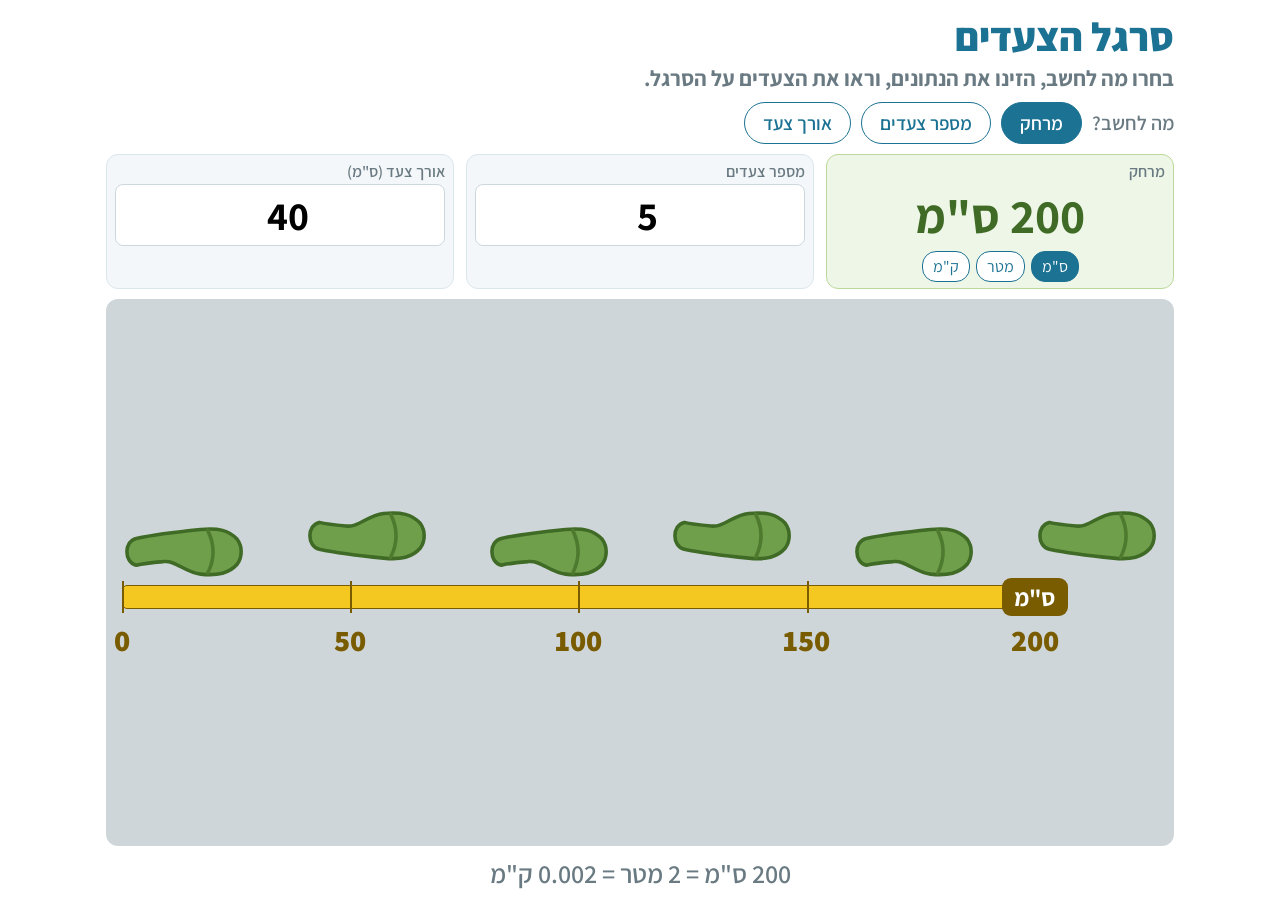
==== applets/step-ruler.html @ 78dae047 "Initial commit" ====
<!DOCTYPE html>
<html lang="he" dir="rtl">
<head>
<meta charset="utf-8">
<meta name="viewport" content="width=device-width, initial-scale=1">
<title>סרגל הצעדים</title>
<link rel="preconnect" href="https://fonts.googleapis.com">
<link href="https://fonts.googleapis.com/css2?family=Assistant:wght@400;600;700&display=swap" rel="stylesheet">
<style>
  :root{ --green:#6f9f4a; --green-d:#3f6b26; --tape:#f4c821; --tape-d:#7a5c00; --ink:#2a2f33; --muted:#6a7a82; --blue:#1c7293; }
  *{box-sizing:border-box;}
  /* overflow:hidden here, not just "make the content fit": this page is always
     embedded (an inline panel or a popup iframe, never its own tab), so a
     scrollbar has nowhere useful to go anyway -- both host boxes (see
     APPLET_INLINE/APPLET_POPUP in design.py) are sized generously enough that
     nothing actually needs to scroll; this just guards against a stray pixel
     of overflow ever showing a scrollbar instead of silently clipping. */
  html,body{height:100%;overflow:hidden;}
  body{margin:0;font-family:'Assistant',Arial,sans-serif;color:var(--ink);background:#fff;}
  .app{max-width:1100px;height:100%;margin:0 auto;padding:10px 16px;display:flex;flex-direction:column;}
  /* The top two lines carry the applet's own title and instructions -- bigger
     and bolder than the rest, which is body/label text by comparison. */
  h1{font-size:40px;margin:0 0 2px;color:var(--blue);font-weight:800;}
  .sub{margin:0 0 10px;color:var(--muted);font-size:22px;font-weight:700;}
  .modebar{display:flex;align-items:center;gap:10px;flex-wrap:wrap;margin-bottom:10px;}
  .modebar .lbl{font-size:20px;color:var(--muted);font-weight:600;}
  .modebar button{font-family:inherit;font-size:19px;padding:8px 18px;border:1px solid var(--blue);background:#fff;color:var(--blue);border-radius:22px;cursor:pointer;font-weight:600;}
  .modebar button.active{background:var(--blue);color:#fff;}
  .fields{display:flex;gap:12px;flex-wrap:wrap;margin-bottom:10px;}
  .field{background:#f4f7f9;border:1px solid #dbe6ec;border-radius:12px;padding:6px 8px;flex:1;min-width:180px;}
  .field.result{background:#eef6e7;border-color:#bcd99a;}
  .field label{display:block;font-size:16px;color:var(--muted);margin-bottom:2px;font-weight:600;}
  .field input[type=number]{width:100%;font-size:40px;font-weight:700;padding:4px 6px;border:1px solid #cdd8de;border-radius:8px;text-align:center;font-family:inherit;}
  .field .out{font-size:48px;font-weight:700;color:var(--green-d);text-align:center;padding:0;}
  .field .units{display:flex;gap:6px;margin-top:4px;justify-content:center;}
  .field .units button{font-family:inherit;font-size:16px;padding:4px 10px;border:1px solid var(--blue);background:#fff;color:var(--blue);border-radius:14px;cursor:pointer;}
  .field .units button.active{background:var(--blue);color:#fff;}
  /* Thinner grey mat around the ruler stage than before, trading padding for
     bigger tick-label/unit-badge text (see .ticklbl/.runit below). */
  .stage{background:#cfd6d9;border-radius:12px;padding:6px 10px 14px;margin-bottom:10px;direction:ltr;flex:1;min-height:0;display:flex;}
  .track{position:relative;width:100%;height:160px;margin:auto 0;}
  .print{position:absolute;}
  .print svg{width:100%;height:auto;display:block;overflow:visible;}
  .trail{position:absolute;height:26px;border-radius:13px;background:var(--green);border:3px solid var(--green-d);}
  .traillab{position:absolute;transform:translateX(-50%);font-weight:700;color:var(--green-d);font-size:18px;background:rgba(255,255,255,.8);padding:1px 10px;border-radius:10px;}
  .ruler{position:absolute;height:24px;background:var(--tape);border-radius:5px;border:1px solid var(--tape-d);}
  .tick{position:absolute;width:2px;background:var(--tape-d);}
  .ticklbl{position:absolute;transform:translateX(-50%);font-size:30px;color:var(--tape-d);white-space:nowrap;font-weight:800;}
  .runit{position:absolute;background:var(--tape-d);color:#fff;font-weight:700;font-size:24px;padding:3px 12px;border-radius:9px;white-space:nowrap;transform:translate(-50%,-50%);}
  .equiv{text-align:center;color:var(--muted);font-size:26px;font-weight:600;}
</style>
</head>
<body>
<div class="app">
  <h1>סרגל הצעדים</h1>
  <p class="sub">בחרו מה לחשב, הזינו את הנתונים, וראו את הצעדים על הסרגל.</p>
  <div class="modebar">
    <span class="lbl">מה לחשב?</span>
    <button data-c="dist" class="active">מרחק</button>
    <button data-c="steps">מספר צעדים</button>
    <button data-c="len">אורך צעד</button>
  </div>
  <div class="fields">
    <div class="field" id="fDist">
      <label>מרחק</label>
      <input id="dist" type="number" value="200" min="0">
      <div class="out" id="distOut"></div>
      <div class="units">
        <button data-u="cm" class="active">ס"מ</button>
        <button data-u="m">מטר</button>
        <button data-u="km">ק"מ</button>
      </div>
    </div>
    <div class="field" id="fSteps">
      <label>מספר צעדים</label>
      <input id="steps" type="number" value="5" min="0">
      <div class="out" id="stepsOut"></div>
    </div>
    <div class="field" id="fLen">
      <label>אורך צעד (ס"מ)</label>
      <input id="len" type="number" value="40" min="1">
      <div class="out" id="lenOut"></div>
    </div>
  </div>
  <div class="stage"><div class="track" id="track"></div></div>
  <div class="equiv" id="equiv"></div>
</div>
<script>
  var SOLE="M 16,-15 C 30,-18 58,-22 88,-25 C 108,-27 120,-24 129,-14 C 135,-6 135,6 129,14 C 120,24 108,27 88,25 C 70,23 60,9 46,11 C 34,12 24,13 16,15 C 2,12 2,-12 16,-15 Z";
  var ARCH="M 96,-24 C 104,-8 104,8 96,24";
  function footSVG(flip){
    var inner='<path d="'+SOLE+'" fill="#6f9f4a" stroke="#3f6b26" stroke-width="4" stroke-linejoin="round"/>'+
              '<path d="'+ARCH+'" fill="none" stroke="#4d7a2e" stroke-width="4" stroke-linecap="round"/>';
    if(flip) inner='<g transform="scale(1,-1)">'+inner+'</g>';
    return '<svg viewBox="0 -30 138 60" preserveAspectRatio="xMinYMid meet">'+inner+'</svg>';
  }
  var FOOT_CM=27, VBW=138, VBH=60;
  var ULAB={cm:'ס"מ',m:'מטר',km:'ק"מ'}, UFAC={cm:1,m:100,km:100000};
  var compute='dist', unit='cm';
  var len=document.getElementById('len'), steps=document.getElementById('steps'), dist=document.getElementById('dist');
  var lenOut=document.getElementById('lenOut'), stepsOut=document.getElementById('stepsOut'), distOut=document.getElementById('distOut');
  var fLen=document.getElementById('fLen'), fSteps=document.getElementById('fSteps'), fDist=document.getElementById('fDist');
  var track=document.getElementById('track'), equiv=document.getElementById('equiv');
  var RULER_TOP=96, RULER_H=24, LEFTPAD=6;
  function fmt(n){ if(!isFinite(n)) n=0; return Number(n.toFixed(3)).toLocaleString('he-IL'); }
  function setField(f,inp,out,isResult){
    if(isResult){f.classList.add('result');inp.style.display='none';out.style.display='block';}
    else{f.classList.remove('result');inp.style.display='block';out.style.display='none';}
  }
  function render(){
    var L=Math.max(0,Number(len.value)||0);
    var n=Math.max(0,Math.floor(Number(steps.value)||0));
    var dCm=Math.max(0,(Number(dist.value)||0))*UFAC[unit];
    var totalCm=0,nSteps=0,Lp=L;
    setField(fLen,len,lenOut,compute==='len');
    setField(fSteps,steps,stepsOut,compute==='steps');
    setField(fDist,dist,distOut,compute==='dist');
    if(compute==='dist'){ totalCm=n*L; nSteps=n; Lp=L; distOut.textContent=fmt(totalCm/UFAC[unit])+' '+ULAB[unit]; }
    else if(compute==='steps'){ var sc=L>0?Math.round(dCm/L):0; nSteps=sc; totalCm=dCm; Lp=L; stepsOut.textContent=fmt(sc); }
    else { var lc=n>0?dCm/n:0; nSteps=n; totalCm=dCm; Lp=lc; lenOut.textContent=fmt(lc)+' ס"מ'; }
    draw(nSteps,Lp,totalCm);
    equiv.textContent=fmt(totalCm)+' ס"מ  =  '+fmt(totalCm/100)+' מטר  =  '+fmt(totalCm/100000)+' ק"מ';
  }
  function draw(nSteps,L,totalCm){
    track.innerHTML='';
    if(totalCm<=0){return;}
    var W=track.clientWidth||880;
    // shared scale; reserve one foot-length on the right so the last toe fits and the first heel sits exactly at 0
    var pxPerCm=(W-2*LEFTPAD)/(totalCm+FOOT_CM);
    function xof(cm){return LEFTPAD+cm*pxPerCm;}
    var footPx=FOOT_CM*pxPerCm;
    // ruler bar 0..total
    var r=document.createElement('div'); r.className='ruler';
    r.style.left=xof(0)+'px'; r.style.width=(xof(totalCm)-xof(0))+'px'; r.style.top=RULER_TOP+'px';
    track.appendChild(r);
    // ticks + labels (nice step in the selected unit)
    var total=totalCm/UFAC[unit];
    var raw=total/6, mag=Math.pow(10,Math.floor(Math.log(raw)/Math.LN10)), nn=raw/mag;
    var st=(nn<1.5?1:nn<3?2:nn<7?5:10)*mag;
    for(var v=0; v<=total+1e-9; v+=st){
      var cm=v*UFAC[unit], px=xof(cm);
      var t=document.createElement('div'); t.className='tick'; t.style.left=px+'px'; t.style.top=(RULER_TOP-4)+'px'; t.style.height=(RULER_H+8)+'px'; track.appendChild(t);
      var l=document.createElement('div'); l.className='ticklbl'; l.style.left=px+'px'; l.style.top=(RULER_TOP+RULER_H+11)+'px'; l.textContent=fmt(v); track.appendChild(l);
    }
    var ru=document.createElement('div'); ru.className='runit'; ru.style.left=xof(totalCm)+'px'; ru.style.top=(RULER_TOP+RULER_H/2)+'px'; ru.textContent=ULAB[unit]; track.appendChild(ru);
    // footprints: heel exactly on each cumulative mark 0, L, 2L, ...  (first at 0)
    if(nSteps>0 && L>0 && nSteps<=40 && footPx>=6){
      for(var k=0;k<=nSteps;k++){
        var heelCm=k*L; if(heelCm>totalCm+0.001) break;
        var h=footPx*(VBH/VBW);
        var d=document.createElement('div'); d.className='print';
        d.style.left=xof(heelCm)+'px'; d.style.width=footPx+'px';
        var lift=(k%2? 16:0);
        d.style.top=(RULER_TOP-6-h-lift)+'px';
        d.innerHTML=footSVG(k%2===1);
        track.appendChild(d);
      }
    } else if(nSteps>0){
      var bar=document.createElement('div'); bar.className='trail';
      bar.style.left=xof(0)+'px'; bar.style.width=(xof(totalCm)-xof(0))+'px'; bar.style.top=(RULER_TOP-40)+'px';
      track.appendChild(bar);
      var lab=document.createElement('div'); lab.className='traillab'; lab.style.left=xof(totalCm/2)+'px'; lab.style.top=(RULER_TOP-38)+'px'; lab.textContent=fmt(nSteps)+' צעדים'; track.appendChild(lab);
    }
  }
  [len,steps,dist].forEach(function(el){el.addEventListener('input',render);});
  document.querySelectorAll('.modebar button').forEach(function(b){b.addEventListener('click',function(){
    document.querySelectorAll('.modebar button').forEach(function(x){x.classList.remove('active');});
    b.classList.add('active'); compute=b.dataset.c; render();
  });});
  document.querySelectorAll('.field .units button').forEach(function(b){b.addEventListener('click',function(){
    document.querySelectorAll('.field .units button').forEach(function(x){x.classList.remove('active');});
    b.classList.add('active'); unit=b.dataset.u; render();
  });});
  window.addEventListener('resize',render);
  render();
</script>
</body>
</html>
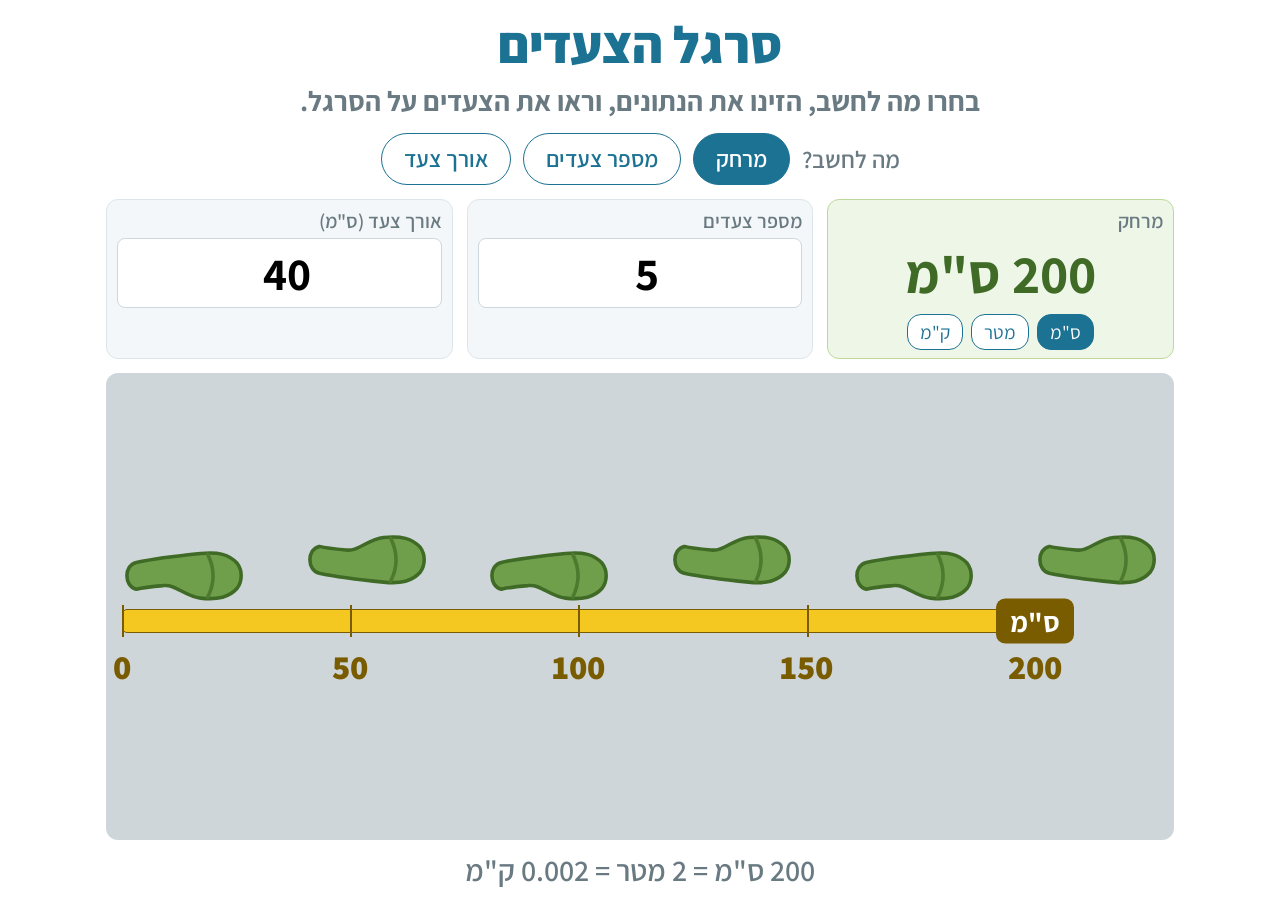
==== commit 650e0eff: "qa" ====
--- a/applets/step-ruler.html
+++ b/applets/step-ruler.html
@@ -18,36 +18,37 @@
   html,body{height:100%;overflow:hidden;}
   body{margin:0;font-family:'Assistant',Arial,sans-serif;color:var(--ink);background:#fff;}
   .app{max-width:1100px;height:100%;margin:0 auto;padding:10px 16px;display:flex;flex-direction:column;}
-  /* The top two lines carry the applet's own title and instructions -- bigger
-     and bolder than the rest, which is body/label text by comparison. */
-  h1{font-size:40px;margin:0 0 2px;color:var(--blue);font-weight:800;}
-  .sub{margin:0 0 10px;color:var(--muted);font-size:22px;font-weight:700;}
-  .modebar{display:flex;align-items:center;gap:10px;flex-wrap:wrap;margin-bottom:10px;}
-  .modebar .lbl{font-size:20px;color:var(--muted);font-weight:600;}
-  .modebar button{font-family:inherit;font-size:19px;padding:8px 18px;border:1px solid var(--blue);background:#fff;color:var(--blue);border-radius:22px;cursor:pointer;font-weight:600;}
+  /* The top two lines carry the applet's own title and instructions -- bigger,
+     bolder and centred (per request, matching the stem-chem-volume applets'
+     own centred .header) rather than sitting left of the panel like body text. */
+  h1{font-size:52px;margin:0 0 4px;color:var(--blue);font-weight:800;text-align:center;}
+  .sub{margin:0 0 14px;color:var(--muted);font-size:28px;font-weight:700;text-align:center;}
+  .modebar{display:flex;align-items:center;justify-content:center;gap:12px;flex-wrap:wrap;margin-bottom:14px;}
+  .modebar .lbl{font-size:24px;color:var(--muted);font-weight:600;}
+  .modebar button{font-family:inherit;font-size:23px;padding:10px 22px;border:1px solid var(--blue);background:#fff;color:var(--blue);border-radius:26px;cursor:pointer;font-weight:600;}
   .modebar button.active{background:var(--blue);color:#fff;}
-  .fields{display:flex;gap:12px;flex-wrap:wrap;margin-bottom:10px;}
-  .field{background:#f4f7f9;border:1px solid #dbe6ec;border-radius:12px;padding:6px 8px;flex:1;min-width:180px;}
+  .fields{display:flex;gap:14px;flex-wrap:wrap;margin-bottom:14px;}
+  .field{background:#f4f7f9;border:1px solid #dbe6ec;border-radius:12px;padding:8px 10px;flex:1;min-width:180px;}
   .field.result{background:#eef6e7;border-color:#bcd99a;}
-  .field label{display:block;font-size:16px;color:var(--muted);margin-bottom:2px;font-weight:600;}
-  .field input[type=number]{width:100%;font-size:40px;font-weight:700;padding:4px 6px;border:1px solid #cdd8de;border-radius:8px;text-align:center;font-family:inherit;}
-  .field .out{font-size:48px;font-weight:700;color:var(--green-d);text-align:center;padding:0;}
-  .field .units{display:flex;gap:6px;margin-top:4px;justify-content:center;}
-  .field .units button{font-family:inherit;font-size:16px;padding:4px 10px;border:1px solid var(--blue);background:#fff;color:var(--blue);border-radius:14px;cursor:pointer;}
+  .field label{display:block;font-size:20px;color:var(--muted);margin-bottom:4px;font-weight:600;}
+  .field input[type=number]{width:100%;font-size:46px;font-weight:700;padding:4px 6px;border:1px solid #cdd8de;border-radius:8px;text-align:center;font-family:inherit;}
+  .field .out{font-size:54px;font-weight:700;color:var(--green-d);text-align:center;padding:0;}
+  .field .units{display:flex;gap:8px;margin-top:6px;justify-content:center;}
+  .field .units button{font-family:inherit;font-size:19px;padding:5px 12px;border:1px solid var(--blue);background:#fff;color:var(--blue);border-radius:14px;cursor:pointer;}
   .field .units button.active{background:var(--blue);color:#fff;}
   /* Thinner grey mat around the ruler stage than before, trading padding for
      bigger tick-label/unit-badge text (see .ticklbl/.runit below). */
   .stage{background:#cfd6d9;border-radius:12px;padding:6px 10px 14px;margin-bottom:10px;direction:ltr;flex:1;min-height:0;display:flex;}
-  .track{position:relative;width:100%;height:160px;margin:auto 0;}
+  .track{position:relative;width:100%;height:180px;margin:auto 0;}
   .print{position:absolute;}
   .print svg{width:100%;height:auto;display:block;overflow:visible;}
   .trail{position:absolute;height:26px;border-radius:13px;background:var(--green);border:3px solid var(--green-d);}
-  .traillab{position:absolute;transform:translateX(-50%);font-weight:700;color:var(--green-d);font-size:18px;background:rgba(255,255,255,.8);padding:1px 10px;border-radius:10px;}
+  .traillab{position:absolute;transform:translateX(-50%);font-weight:700;color:var(--green-d);font-size:22px;background:rgba(255,255,255,.8);padding:2px 12px;border-radius:10px;}
   .ruler{position:absolute;height:24px;background:var(--tape);border-radius:5px;border:1px solid var(--tape-d);}
   .tick{position:absolute;width:2px;background:var(--tape-d);}
-  .ticklbl{position:absolute;transform:translateX(-50%);font-size:30px;color:var(--tape-d);white-space:nowrap;font-weight:800;}
-  .runit{position:absolute;background:var(--tape-d);color:#fff;font-weight:700;font-size:24px;padding:3px 12px;border-radius:9px;white-space:nowrap;transform:translate(-50%,-50%);}
-  .equiv{text-align:center;color:var(--muted);font-size:26px;font-weight:600;}
+  .ticklbl{position:absolute;transform:translateX(-50%);font-size:34px;color:var(--tape-d);white-space:nowrap;font-weight:800;}
+  .runit{position:absolute;background:var(--tape-d);color:#fff;font-weight:700;font-size:28px;padding:4px 14px;border-radius:9px;white-space:nowrap;transform:translate(-50%,-50%);}
+  .equiv{text-align:center;color:var(--muted);font-size:30px;font-weight:600;}
 </style>
 </head>
 <body>
